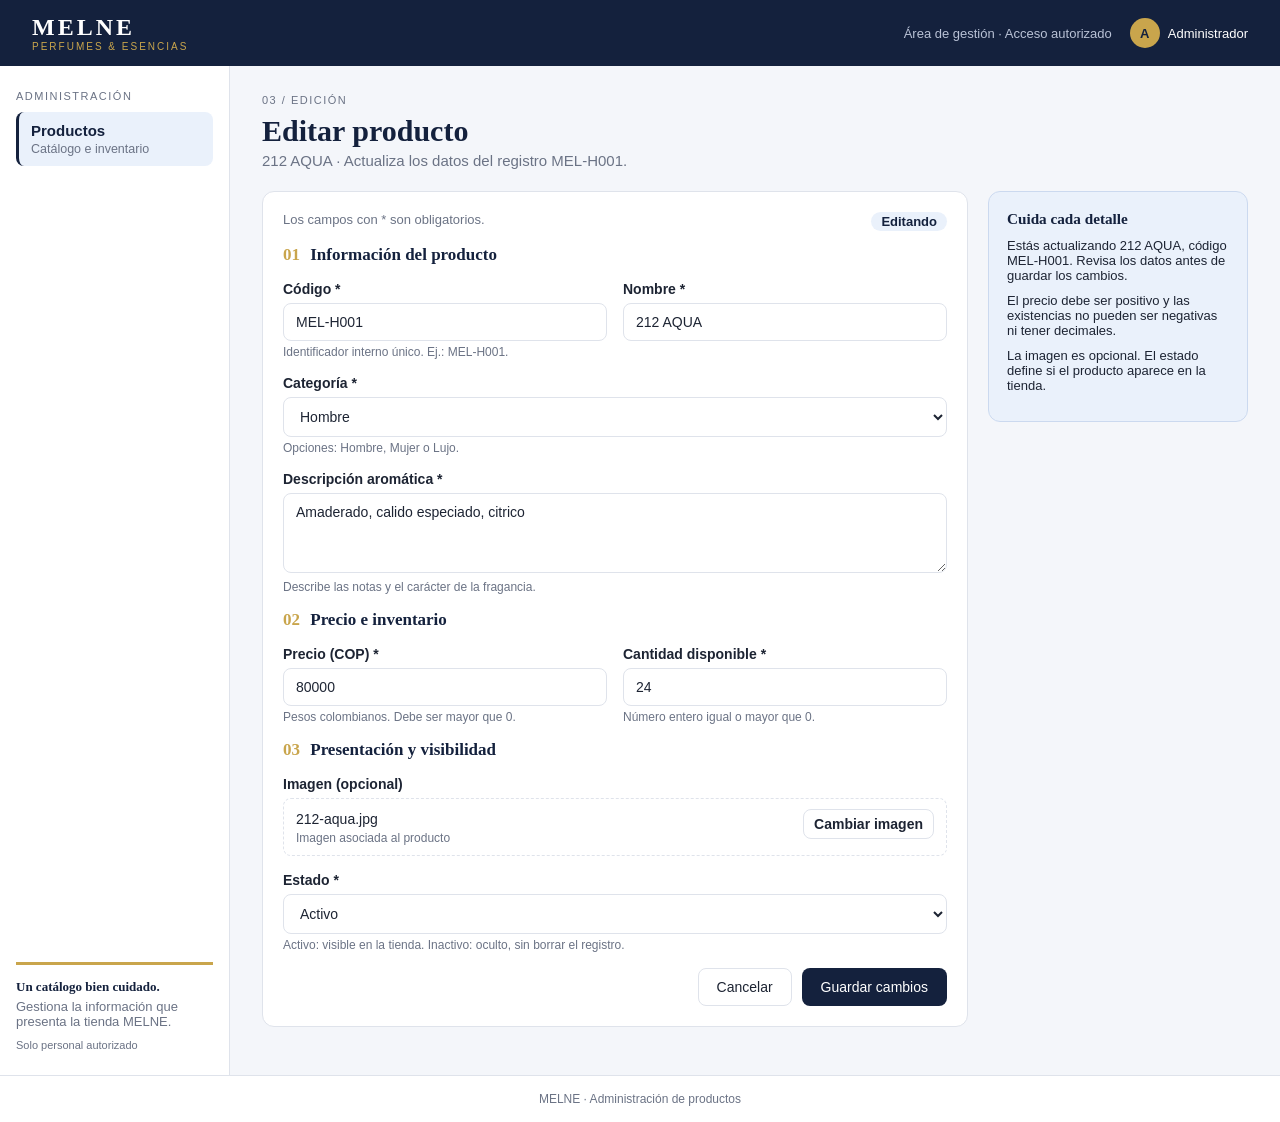
==== editar.html @ 8a2adc1f "Primer Commit Melany" ====
<!DOCTYPE html>
<html lang="es">
<head>
  <meta charset="UTF-8">
  <meta name="viewport" content="width=device-width, initial-scale=1.0">
  <title>Editar producto · MELNE</title>
  <link rel="stylesheet" href="css/styles.css">
</head>
<body>

  <header class="header">
    <a class="logo" href="index.html">
      <strong>MELNE</strong>
      <span>PERFUMES &amp; ESENCIAS</span>
    </a>
    <div class="header-derecha">
      <span class="header-acceso">Área de gestión · Acceso autorizado</span>
      <div class="usuario">
        <span class="avatar">A</span>
        <span>Administrador</span>
      </div>
    </div>
  </header>

  <div class="barra-movil">
    <strong>Productos</strong>
    <small>Catálogo e inventario</small>
  </div>

  <div class="contenedor">
    <aside class="sidebar">
      <nav>
        <p class="sidebar-titulo">ADMINISTRACIÓN</p>
        <a class="menu-item" href="index.html">
          <strong>Productos</strong>
          <small>Catálogo e inventario</small>
        </a>
      </nav>
      <div class="sidebar-pie">
        <strong>Un catálogo bien cuidado.</strong>
        Gestiona la información que presenta la tienda MELNE.
        <small>Solo personal autorizado</small>
      </div>
    </aside>

    <main class="principal">
      <p class="migas">03 / EDICIÓN</p>
      <div class="titulo-pagina">
        <div>
          <h1>Editar producto</h1>
          <p class="subtitulo" id="subtitulo">212 AQUA · Actualiza los datos del registro MEL-H001.</p>
        </div>
      </div>

      <div class="form-layout">
        <form id="form-producto" class="panel" data-modo="editar" novalidate>
          <p class="obligatorios">Los campos con * son obligatorios. <span class="etiqueta-editando">Editando</span></p>

          <div id="mensaje" class="mensaje"></div>

          <div id="resumen-errores" class="resumen-errores" role="alert">
            <strong>No se pudieron guardar los cambios</strong>
            <span id="resumen-texto"></span>
            <ul id="resumen-lista"></ul>
            <small id="resumen-pie">Los demás datos se conservan. El registro 212 AQUA no se ha modificado.</small>
          </div>

          <h2 class="seccion-titulo"><span>01</span> Información del producto</h2>
          <div class="fila">
            <div class="campo">
              <label for="codigo">Código *</label>
              <input type="text" id="codigo" name="codigo" value="MEL-H001">
              <span class="error" id="error-codigo"></span>
              <span class="ayuda">Identificador interno único. Ej.: MEL-H001.</span>
            </div>
            <div class="campo">
              <label for="nombre">Nombre *</label>
              <input type="text" id="nombre" name="nombre" value="212 AQUA">
              <span class="error" id="error-nombre"></span>
            </div>
          </div>

          <div class="campo">
            <label for="categoria">Categoría *</label>
            <select id="categoria" name="categoria">
              <option value="">Selecciona una categoría</option>
              <option value="Hombre" selected>Hombre</option>
              <option value="Mujer">Mujer</option>
              <option value="Lujo">Lujo</option>
            </select>
            <span class="error" id="error-categoria"></span>
            <span class="ayuda">Opciones: Hombre, Mujer o Lujo.</span>
          </div>

          <div class="campo">
            <label for="descripcion">Descripción aromática *</label>
            <textarea id="descripcion" name="descripcion">Amaderado, calido especiado, citrico</textarea>
            <span class="error" id="error-descripcion"></span>
            <span class="ayuda">Describe las notas y el carácter de la fragancia.</span>
          </div>

          <h2 class="seccion-titulo"><span>02</span> Precio e inventario</h2>
          <div class="fila">
            <div class="campo">
              <label for="precio">Precio (COP) *</label>
              <input type="text" id="precio" name="precio" inputmode="numeric" value="80000">
              <span class="error" id="error-precio"></span>
              <span class="ayuda">Pesos colombianos. Debe ser mayor que 0.</span>
            </div>
            <div class="campo">
              <label for="cantidad">Cantidad disponible *</label>
              <input type="text" id="cantidad" name="cantidad" inputmode="numeric" value="24">
              <span class="error" id="error-cantidad"></span>
              <span class="ayuda">Número entero igual o mayor que 0.</span>
            </div>
          </div>

          <h2 class="seccion-titulo"><span>03</span> Presentación y visibilidad</h2>
          <div class="campo">
            <label for="imagen">Imagen (opcional)</label>
            <div class="archivo">
              <div>
                <span class="archivo-nombre" id="archivo-nombre">212-aqua.jpg</span>
                <span class="ayuda">Imagen asociada al producto</span>
              </div>
              <label for="imagen" class="btn btn-secundario btn-chico">Cambiar imagen</label>
              <input type="file" id="imagen" name="imagen" accept=".jpg,.jpeg,.png">
            </div>
            <span class="error" id="error-imagen"></span>
          </div>

          <div class="campo">
            <label for="estado">Estado *</label>
            <select id="estado" name="estado">
              <option value="">Selecciona un estado</option>
              <option value="Activo" selected>Activo</option>
              <option value="Inactivo">Inactivo</option>
            </select>
            <span class="error" id="error-estado"></span>
            <span class="ayuda">Activo: visible en la tienda. Inactivo: oculto, sin borrar el registro.</span>
          </div>

          <div class="form-botones">
            <a class="btn btn-secundario" href="index.html">Cancelar</a>
            <button type="submit" class="btn btn-primario">Guardar cambios</button>
          </div>
        </form>

        <aside class="consejos">
          <h3>Cuida cada detalle</h3>
          <p id="consejo-edicion">Estás actualizando 212 AQUA, código MEL-H001. Revisa los datos antes de guardar los cambios.</p>
          <p>El precio debe ser positivo y las existencias no pueden ser negativas ni tener decimales.</p>
          <p>La imagen es opcional. El estado define si el producto aparece en la tienda.</p>
        </aside>
      </div>
    </main>
  </div>

  <footer class="footer">MELNE · Administración de productos</footer>

  <script src="js/formulario.js"></script>
</body>
</html>
---- css/styles.css ----
/* ===== MELNE · Administración de productos ===== */

:root {
  --azul: #14213d;
  --azul-claro: #1f3260;
  --dorado: #c9a54c;
  --fondo: #f4f6fa;
  --blanco: #ffffff;
  --borde: #dfe3eb;
  --texto: #1d2433;
  --gris: #6b7385;
  --verde: #1e7a4c;
  --verde-fondo: #e3f4ea;
  --rojo: #b3261e;
  --rojo-fondo: #fdecea;
  --info-fondo: #eaf1fb;
}

* {
  box-sizing: border-box;
  margin: 0;
  padding: 0;
}

body {
  font-family: "Segoe UI", Arial, sans-serif;
  background: var(--fondo);
  color: var(--texto);
  font-size: 15px;
  min-height: 100vh;
  display: flex;
  flex-direction: column;
}

a {
  color: inherit;
  text-decoration: none;
}

/* ===== Encabezado ===== */
.header {
  background: var(--azul);
  color: var(--blanco);
  display: flex;
  justify-content: space-between;
  align-items: center;
  padding: 14px 32px;
}

.logo {
  display: flex;
  flex-direction: column;
}

.logo strong {
  font-family: Georgia, "Times New Roman", serif;
  font-size: 24px;
  letter-spacing: 3px;
}

.logo span {
  font-size: 10px;
  letter-spacing: 2px;
  color: var(--dorado);
}

.header-derecha {
  display: flex;
  align-items: center;
  gap: 18px;
  font-size: 13px;
}

.header-acceso {
  color: #b9c2d6;
}

.usuario {
  display: flex;
  align-items: center;
  gap: 8px;
}

.avatar {
  width: 30px;
  height: 30px;
  border-radius: 50%;
  background: var(--dorado);
  color: var(--azul);
  display: flex;
  align-items: center;
  justify-content: center;
  font-weight: bold;
}

/* ===== Estructura ===== */
.contenedor {
  display: flex;
  flex: 1;
}

.sidebar {
  width: 230px;
  background: var(--blanco);
  border-right: 1px solid var(--borde);
  padding: 24px 16px;
  display: flex;
  flex-direction: column;
  justify-content: space-between;
}

.sidebar-titulo {
  font-size: 11px;
  letter-spacing: 1.5px;
  color: var(--gris);
  margin-bottom: 10px;
}

.menu-item {
  display: block;
  padding: 10px 12px;
  border-radius: 8px;
  background: var(--info-fondo);
  border-left: 3px solid var(--azul);
}

.menu-item strong {
  display: block;
  color: var(--azul);
}

.menu-item small {
  color: var(--gris);
}

.sidebar-pie {
  border-top: 3px solid var(--dorado);
  padding-top: 14px;
  font-size: 13px;
  color: var(--gris);
}

.sidebar-pie strong {
  display: block;
  color: var(--azul);
  font-family: Georgia, serif;
  margin-bottom: 4px;
}

.sidebar-pie small {
  display: block;
  margin-top: 10px;
  font-size: 11px;
}

/* Barra de sección solo en móvil */
.barra-movil {
  display: none;
}

.principal {
  flex: 1;
  padding: 28px 32px;
  min-width: 0;
}

.migas {
  font-size: 11px;
  letter-spacing: 1.5px;
  color: var(--gris);
  margin-bottom: 8px;
}

.titulo-pagina {
  display: flex;
  justify-content: space-between;
  align-items: flex-end;
  gap: 16px;
  margin-bottom: 22px;
  flex-wrap: wrap;
}

h1 {
  font-family: Georgia, "Times New Roman", serif;
  color: var(--azul);
  font-size: 30px;
}

.subtitulo {
  color: var(--gris);
  margin-top: 4px;
}

.footer {
  text-align: center;
  font-size: 12px;
  color: var(--gris);
  padding: 16px;
  border-top: 1px solid var(--borde);
  background: var(--blanco);
}

/* ===== Botones ===== */
.btn {
  border: 1px solid transparent;
  border-radius: 8px;
  padding: 10px 18px;
  font-size: 14px;
  font-family: inherit;
  cursor: pointer;
  display: inline-flex;
  align-items: center;
  justify-content: center;
  gap: 6px;
}

.btn-primario {
  background: var(--azul);
  color: var(--blanco);
}

.btn-primario:hover {
  background: var(--azul-claro);
}

.btn-secundario {
  background: var(--blanco);
  border-color: var(--borde);
  color: var(--texto);
}

.btn-secundario:hover {
  background: var(--fondo);
}

.btn-peligro {
  background: var(--rojo);
  color: var(--blanco);
}

.btn-chico {
  padding: 6px 10px;
  font-size: 13px;
}

.btn-editar {
  background: var(--blanco);
  border-color: var(--borde);
  color: var(--azul);
}

.btn-eliminar {
  background: var(--rojo-fondo);
  color: var(--rojo);
}

/* ===== Tarjeta / panel ===== */
.panel {
  background: var(--blanco);
  border: 1px solid var(--borde);
  border-radius: 12px;
  padding: 20px;
  margin-bottom: 20px;
}

/* ===== Buscador y filtros ===== */
.buscador label {
  display: block;
  font-weight: 600;
  margin-bottom: 6px;
}

.buscador input {
  width: 100%;
  max-width: 420px;
}

.filtros {
  display: flex;
  gap: 8px;
  margin-top: 14px;
  flex-wrap: wrap;
}

.filtro {
  border: 1px solid var(--borde);
  background: var(--blanco);
  border-radius: 20px;
  padding: 6px 16px;
  cursor: pointer;
  font-family: inherit;
  font-size: 13px;
}

.filtro.activo {
  background: var(--azul);
  color: var(--blanco);
  border-color: var(--azul);
}

/* ===== Tabla de productos ===== */
.tabla-info {
  display: flex;
  justify-content: space-between;
  font-size: 13px;
  color: var(--gris);
  margin-bottom: 12px;
}

.tabla {
  width: 100%;
  border-collapse: collapse;
}

.tabla th {
  text-align: left;
  font-size: 12px;
  text-transform: uppercase;
  letter-spacing: 1px;
  color: var(--gris);
  padding: 10px;
  border-bottom: 2px solid var(--borde);
}

.tabla td {
  padding: 14px 10px;
  border-bottom: 1px solid var(--borde);
  vertical-align: middle;
}

.codigo {
  font-family: Consolas, monospace;
  color: var(--gris);
  font-size: 13px;
}

.nombre strong {
  display: block;
  color: var(--azul);
}

.nombre small {
  color: var(--gris);
}

.estado {
  display: inline-block;
  background: var(--verde-fondo);
  color: var(--verde);
  font-size: 12px;
  padding: 3px 10px;
  border-radius: 12px;
  font-weight: 600;
}

.acciones {
  display: flex;
  gap: 6px;
}

.disponibles {
  display: none;
}

.sin-resultados {
  display: none;
  text-align: center;
  color: var(--gris);
  padding: 24px;
}

.paginacion {
  display: flex;
  justify-content: space-between;
  align-items: center;
  margin-top: 14px;
  font-size: 13px;
  color: var(--gris);
}

.pagina {
  background: var(--azul);
  color: var(--blanco);
  width: 30px;
  height: 30px;
  border-radius: 6px;
  display: flex;
  align-items: center;
  justify-content: center;
}

/* ===== Modal de confirmación ===== */
.modal-fondo {
  position: fixed;
  inset: 0;
  background: rgba(20, 33, 61, 0.55);
  display: none;
  align-items: center;
  justify-content: center;
  padding: 16px;
  z-index: 10;
}

.modal-fondo.abierto {
  display: flex;
}

.modal {
  background: var(--blanco);
  border-radius: 12px;
  padding: 26px;
  width: 100%;
  max-width: 460px;
}

.modal h2 {
  font-family: Georgia, serif;
  color: var(--azul);
  margin-bottom: 6px;
}

.modal p {
  color: var(--gris);
  font-size: 14px;
}

.modal-producto {
  background: var(--fondo);
  border: 1px solid var(--borde);
  border-radius: 8px;
  padding: 14px;
  margin: 16px 0;
}

.modal-producto strong {
  color: var(--azul);
  font-size: 17px;
}

.modal-producto p {
  margin-top: 4px;
}

.modal-aviso {
  color: var(--rojo) !important;
  font-weight: 600;
  margin-bottom: 8px;
}

.modal-botones {
  display: flex;
  justify-content: flex-end;
  gap: 10px;
  margin-top: 20px;
}

/* Mensaje tipo toast */
.mensaje {
  display: none;
  background: var(--verde-fondo);
  color: var(--verde);
  border: 1px solid #b8e0c8;
  padding: 12px 16px;
  border-radius: 8px;
  margin-bottom: 16px;
}

.mensaje.visible {
  display: block;
}

/* ===== Formulario ===== */
.form-layout {
  display: grid;
  grid-template-columns: 1fr 260px;
  gap: 20px;
  align-items: start;
}

.obligatorios {
  font-size: 13px;
  color: var(--gris);
  margin-bottom: 14px;
  display: flex;
  justify-content: space-between;
}

.etiqueta-editando {
  background: var(--info-fondo);
  color: var(--azul);
  padding: 2px 10px;
  border-radius: 12px;
  font-weight: 600;
}

.seccion-titulo {
  font-family: Georgia, serif;
  color: var(--azul);
  font-size: 17px;
  margin-bottom: 16px;
}

.seccion-titulo span {
  color: var(--dorado);
  margin-right: 6px;
}

.fila {
  display: grid;
  grid-template-columns: 1fr 1fr;
  gap: 16px;
}

.campo {
  margin-bottom: 16px;
}

.campo label {
  display: block;
  font-weight: 600;
  font-size: 14px;
  margin-bottom: 6px;
}

input[type="text"],
input[type="search"],
select,
textarea {
  width: 100%;
  border: 1px solid var(--borde);
  border-radius: 8px;
  padding: 10px 12px;
  font-size: 14px;
  font-family: inherit;
  background: var(--blanco);
  color: var(--texto);
}

input:focus,
select:focus,
textarea:focus {
  outline: 2px solid var(--azul-claro);
  outline-offset: 1px;
}

textarea {
  resize: vertical;
  min-height: 80px;
}

.ayuda {
  display: block;
  font-size: 12px;
  color: var(--gris);
  margin-top: 4px;
}

.error {
  display: block;
  font-size: 12px;
  color: var(--rojo);
  margin-top: 4px;
  font-weight: 600;
}

.error:empty {
  display: none;
}

.campo.invalido input,
.campo.invalido select,
.campo.invalido textarea {
  border-color: var(--rojo);
  background: var(--rojo-fondo);
}

.archivo {
  display: flex;
  align-items: center;
  justify-content: space-between;
  gap: 10px;
  border: 1px dashed var(--borde);
  border-radius: 8px;
  padding: 10px 12px;
}

.archivo input[type="file"] {
  display: none;
}

.archivo-nombre {
  font-size: 14px;
}

.form-botones {
  display: flex;
  justify-content: flex-end;
  gap: 10px;
  margin-top: 6px;
}

/* Resumen de errores */
.resumen-errores {
  display: none;
  background: var(--rojo-fondo);
  border: 1px solid #f3b7b2;
  border-left: 4px solid var(--rojo);
  border-radius: 8px;
  padding: 14px 18px;
  margin-bottom: 20px;
  color: var(--rojo);
}

.resumen-errores.visible {
  display: block;
}

.resumen-errores strong {
  display: block;
  margin-bottom: 4px;
}

.resumen-errores ul {
  margin: 8px 0 8px 18px;
}

.resumen-errores small {
  color: var(--texto);
}

/* Panel lateral de consejos */
.consejos {
  background: var(--info-fondo);
  border: 1px solid #cbd9ef;
  border-radius: 12px;
  padding: 18px;
  font-size: 13px;
  color: var(--texto);
  position: sticky;
  top: 20px;
}

.consejos h3 {
  font-family: Georgia, serif;
  color: var(--azul);
  margin-bottom: 10px;
}

.consejos p {
  margin-bottom: 10px;
}

/* ===== Responsive: tableta ===== */
@media (max-width: 1024px) {
  .sidebar {
    display: none;
  }

  .header-acceso {
    display: none;
  }

  .barra-movil {
    display: flex;
    gap: 8px;
    align-items: baseline;
    background: var(--blanco);
    border-bottom: 1px solid var(--borde);
    padding: 10px 24px;
  }

  .barra-movil strong {
    color: var(--azul);
  }

  .barra-movil small {
    color: var(--gris);
  }

  .principal {
    padding: 24px;
  }

  .form-layout {
    grid-template-columns: 1fr;
  }

  .consejos {
    position: static;
  }
}

/* ===== Responsive: celular ===== */
@media (max-width: 700px) {
  .header {
    padding: 12px 16px;
  }

  .usuario span:last-child {
    display: none;
  }

  .barra-movil {
    padding: 10px 16px;
  }

  .principal {
    padding: 20px 16px;
  }

  h1 {
    font-size: 26px;
  }

  .titulo-pagina .btn {
    width: 100%;
  }

  .fila {
    grid-template-columns: 1fr;
    gap: 0;
  }

  /* La tabla se convierte en tarjetas */
  .tabla thead {
    display: none;
  }

  .tabla,
  .tabla tbody {
    display: block;
  }

  .tabla tr {
    display: grid;
    grid-template-columns: 1fr auto;
    grid-template-areas:
      "codigo estado"
      "nombre nombre"
      "precio cantidad"
      "acciones acciones";
    gap: 8px;
    border: 1px solid var(--borde);
    border-radius: 10px;
    padding: 14px;
    margin-bottom: 12px;
  }

  .tabla td {
    padding: 0;
    border: none;
  }

  .tabla .td-codigo { grid-area: codigo; }
  .tabla .td-estado { grid-area: estado; }
  .tabla .td-nombre { grid-area: nombre; }
  .tabla .td-categoria { display: none; }
  .tabla .td-precio { grid-area: precio; font-weight: 700; color: var(--azul); }
  .tabla .td-cantidad { grid-area: cantidad; text-align: right; color: var(--gris); }
  .tabla .td-acciones { grid-area: acciones; }

  .nombre .categoria-movil {
    display: block;
  }

  .disponibles {
    display: inline;
  }

  .acciones .btn {
    flex: 1;
  }

  .form-botones {
    flex-direction: column-reverse;
  }

  .form-botones .btn {
    width: 100%;
  }

  .archivo {
    flex-direction: column;
    align-items: flex-start;
  }

  .modal-botones {
    flex-direction: column-reverse;
  }
}

.categoria-movil {
  display: none;
  font-size: 13px;
  color: var(--azul-claro);
  font-weight: 600;
}
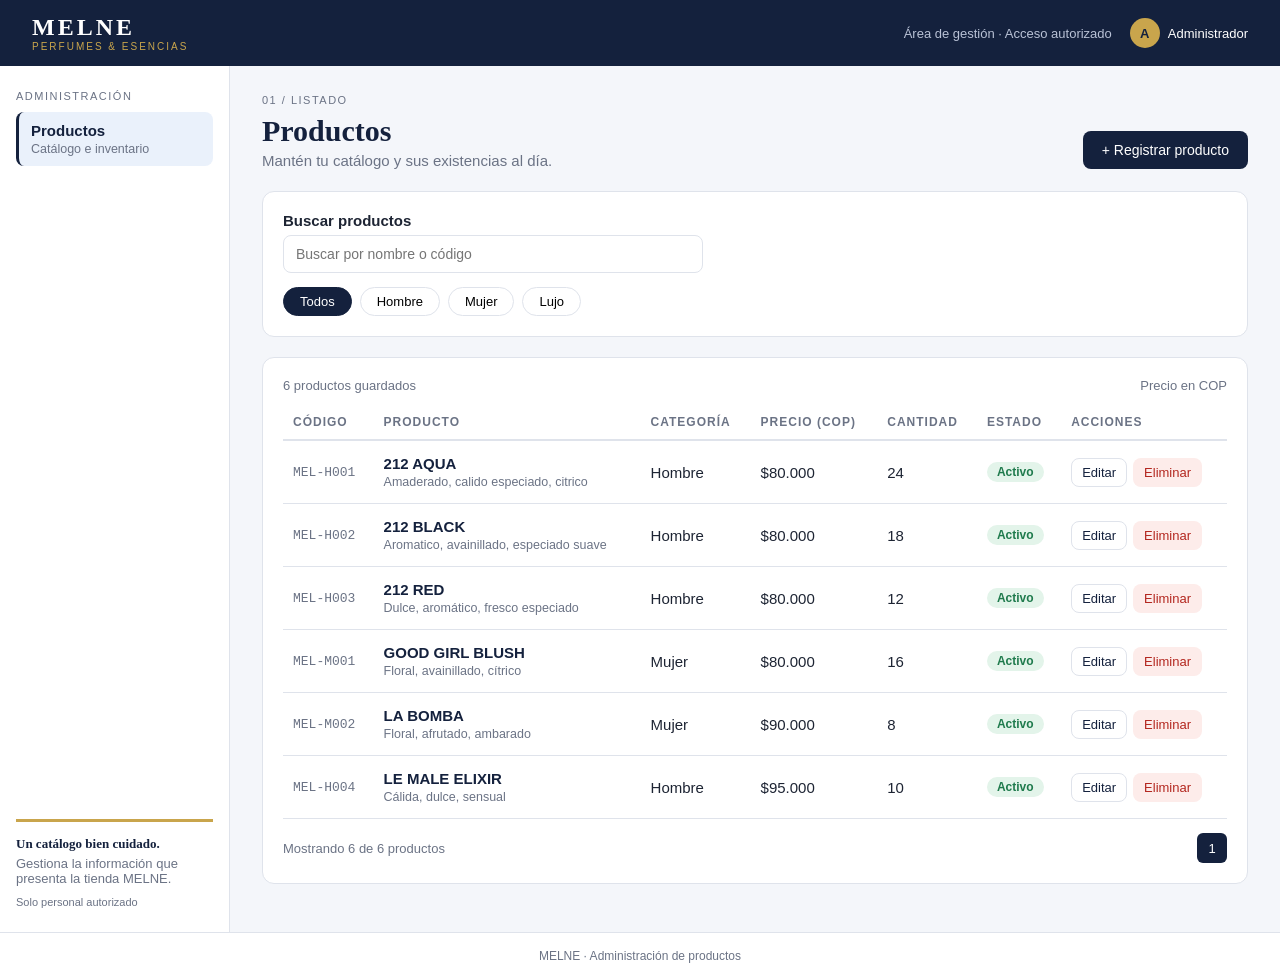
==== commit 89123e50: "Entrega 3: CRUD con localStorage, listado con el DOM y buscador - Separación de responsabilidades: a" ====
--- a/editar.html
+++ b/editar.html
@@ -48,7 +48,7 @@
       <div class="titulo-pagina">
         <div>
           <h1>Editar producto</h1>
-          <p class="subtitulo" id="subtitulo">212 AQUA · Actualiza los datos del registro MEL-H001.</p>
+          <p class="subtitulo" id="subtitulo">Actualiza los datos del producto.</p>
         </div>
       </div>
 
@@ -62,20 +62,20 @@
             <strong>No se pudieron guardar los cambios</strong>
             <span id="resumen-texto"></span>
             <ul id="resumen-lista"></ul>
-            <small id="resumen-pie">Los demás datos se conservan. El registro 212 AQUA no se ha modificado.</small>
+            <small id="resumen-pie">Los demás datos se conservan. El registro no se ha modificado.</small>
           </div>
 
           <h2 class="seccion-titulo"><span>01</span> Información del producto</h2>
           <div class="fila">
             <div class="campo">
               <label for="codigo">Código *</label>
-              <input type="text" id="codigo" name="codigo" value="MEL-H001">
+              <input type="text" id="codigo" name="codigo">
               <span class="error" id="error-codigo"></span>
               <span class="ayuda">Identificador interno único. Ej.: MEL-H001.</span>
             </div>
             <div class="campo">
               <label for="nombre">Nombre *</label>
-              <input type="text" id="nombre" name="nombre" value="212 AQUA">
+              <input type="text" id="nombre" name="nombre">
               <span class="error" id="error-nombre"></span>
             </div>
           </div>
@@ -84,7 +84,7 @@
             <label for="categoria">Categoría *</label>
             <select id="categoria" name="categoria">
               <option value="">Selecciona una categoría</option>
-              <option value="Hombre" selected>Hombre</option>
+              <option value="Hombre">Hombre</option>
               <option value="Mujer">Mujer</option>
               <option value="Lujo">Lujo</option>
             </select>
@@ -94,7 +94,7 @@
 
           <div class="campo">
             <label for="descripcion">Descripción aromática *</label>
-            <textarea id="descripcion" name="descripcion">Amaderado, calido especiado, citrico</textarea>
+            <textarea id="descripcion" name="descripcion"></textarea>
             <span class="error" id="error-descripcion"></span>
             <span class="ayuda">Describe las notas y el carácter de la fragancia.</span>
           </div>
@@ -103,13 +103,13 @@
           <div class="fila">
             <div class="campo">
               <label for="precio">Precio (COP) *</label>
-              <input type="text" id="precio" name="precio" inputmode="numeric" value="80000">
+              <input type="text" id="precio" name="precio" inputmode="numeric">
               <span class="error" id="error-precio"></span>
               <span class="ayuda">Pesos colombianos. Debe ser mayor que 0.</span>
             </div>
             <div class="campo">
               <label for="cantidad">Cantidad disponible *</label>
-              <input type="text" id="cantidad" name="cantidad" inputmode="numeric" value="24">
+              <input type="text" id="cantidad" name="cantidad" inputmode="numeric">
               <span class="error" id="error-cantidad"></span>
               <span class="ayuda">Número entero igual o mayor que 0.</span>
             </div>
@@ -120,7 +120,7 @@
             <label for="imagen">Imagen (opcional)</label>
             <div class="archivo">
               <div>
-                <span class="archivo-nombre" id="archivo-nombre">212-aqua.jpg</span>
+                <span class="archivo-nombre" id="archivo-nombre">Ningún archivo seleccionado</span>
                 <span class="ayuda">Imagen asociada al producto</span>
               </div>
               <label for="imagen" class="btn btn-secundario btn-chico">Cambiar imagen</label>
@@ -133,7 +133,7 @@
             <label for="estado">Estado *</label>
             <select id="estado" name="estado">
               <option value="">Selecciona un estado</option>
-              <option value="Activo" selected>Activo</option>
+              <option value="Activo">Activo</option>
               <option value="Inactivo">Inactivo</option>
             </select>
             <span class="error" id="error-estado"></span>
@@ -148,7 +148,7 @@
 
         <aside class="consejos">
           <h3>Cuida cada detalle</h3>
-          <p id="consejo-edicion">Estás actualizando 212 AQUA, código MEL-H001. Revisa los datos antes de guardar los cambios.</p>
+          <p id="consejo-edicion">Revisa los datos antes de guardar los cambios.</p>
           <p>El precio debe ser positivo y las existencias no pueden ser negativas ni tener decimales.</p>
           <p>La imagen es opcional. El estado define si el producto aparece en la tienda.</p>
         </aside>
@@ -158,6 +158,9 @@
 
   <footer class="footer">MELNE · Administración de productos</footer>
 
+  <script src="js/utilidades.js"></script>
+  <script src="js/almacenamiento.js"></script>
+  <script src="js/datos.js"></script>
   <script src="js/formulario.js"></script>
 </body>
 </html>
--- a/css/styles.css
+++ b/css/styles.css
@@ -1,4 +1,3 @@
-/* ===== MELNE · Administración de productos ===== */
 
 :root {
   --azul: #14213d;
@@ -353,6 +352,11 @@
   font-weight: 600;
 }
 
+.estado.inactivo {
+  background: #eceef1;
+  color: var(--gris);
+}
+
 .acciones {
   display: flex;
   gap: 6px;
